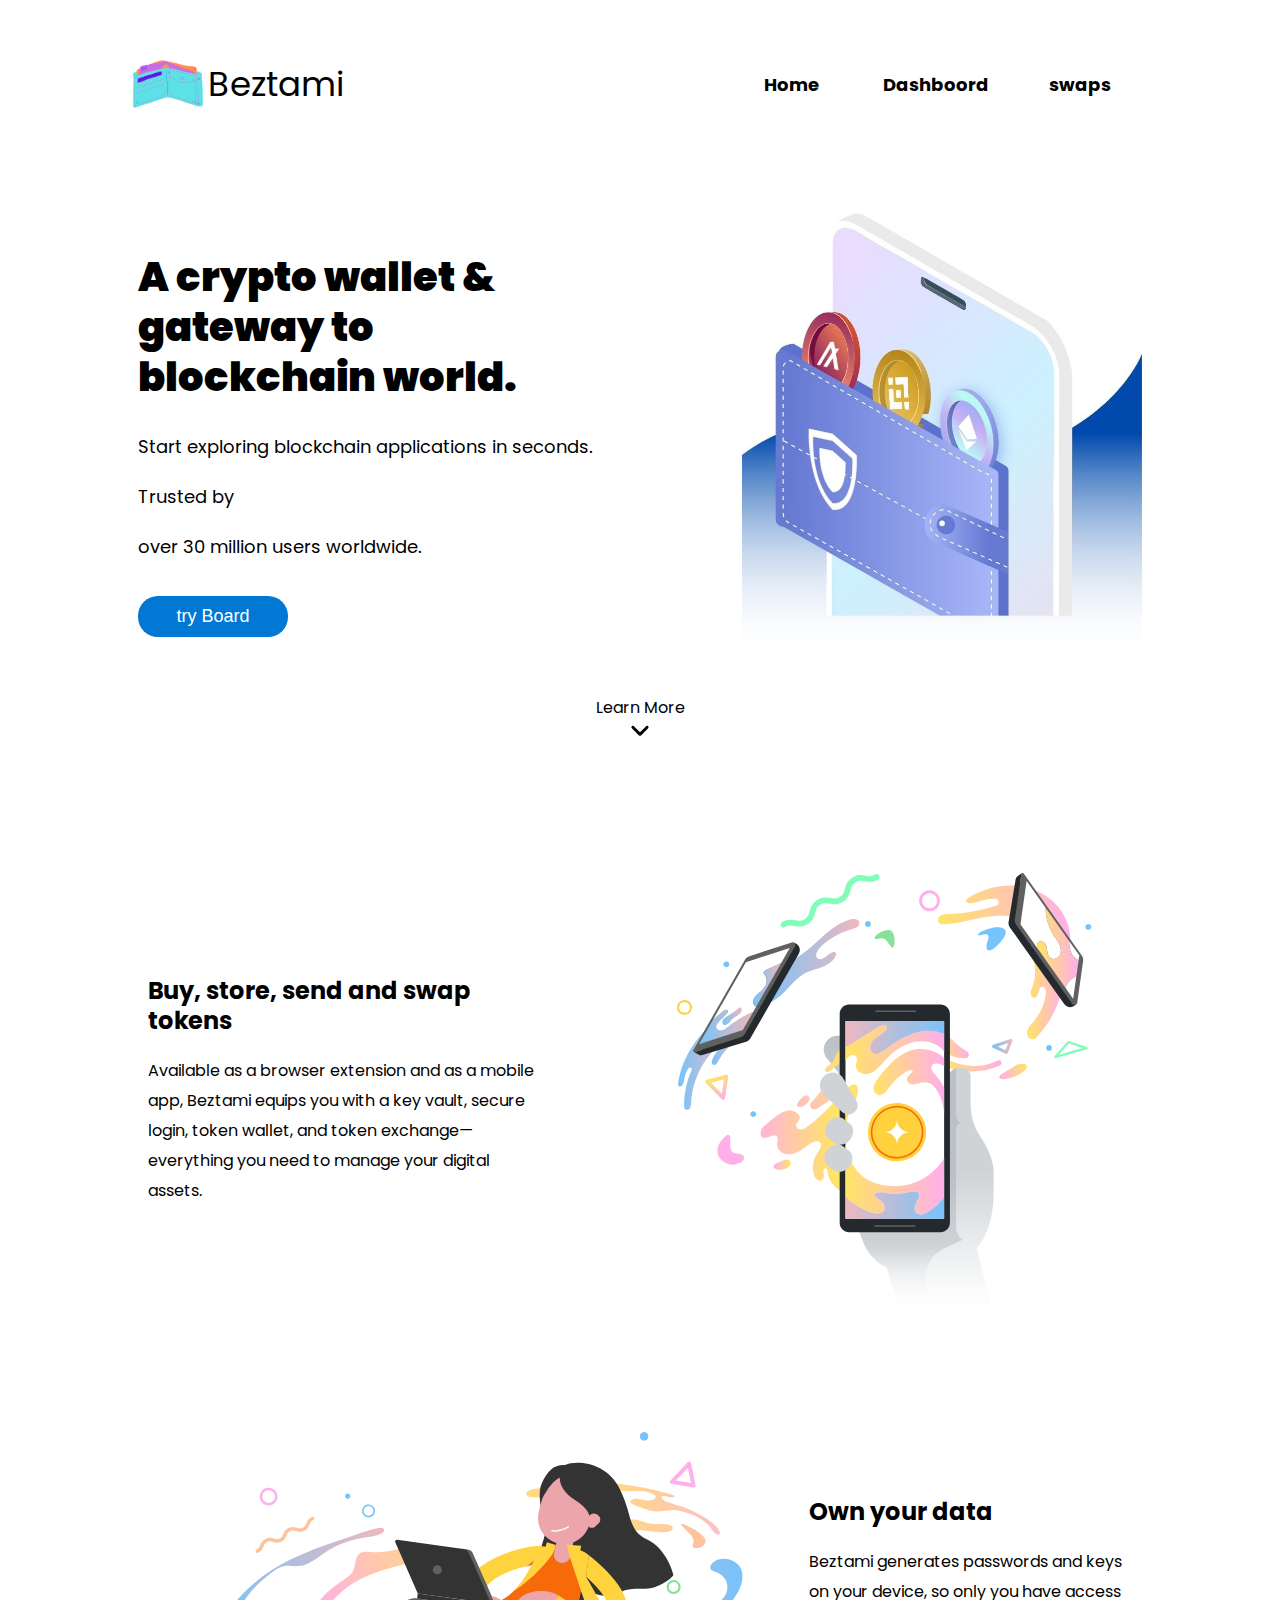
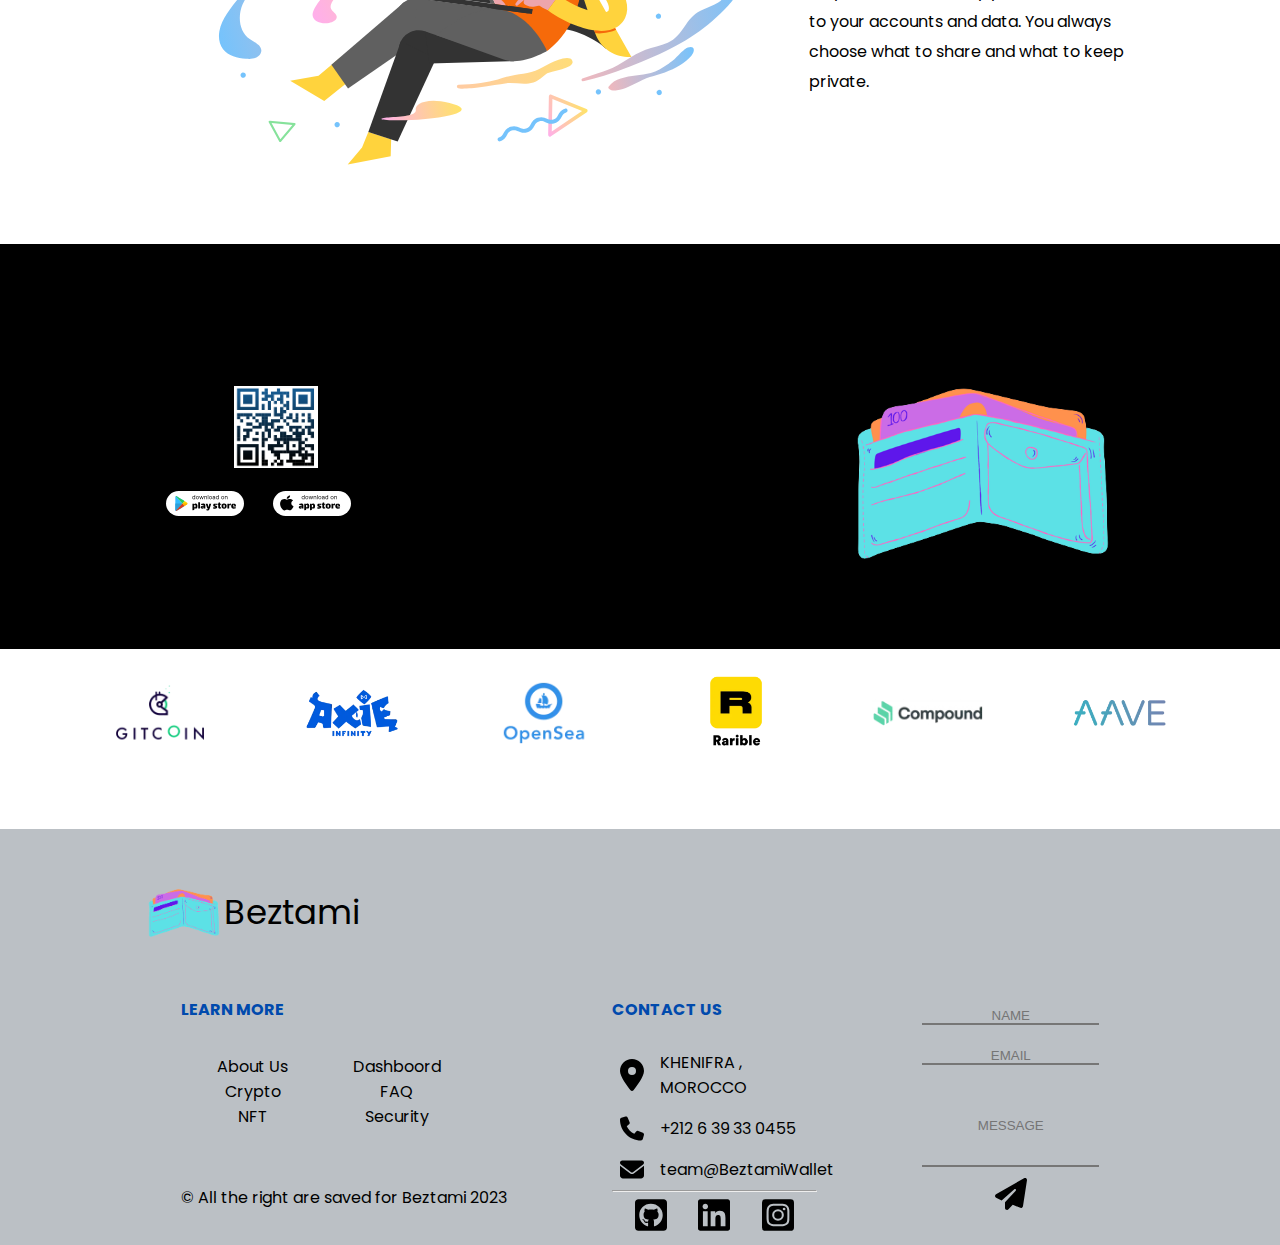
==== index.html @ efc58e21 "finishing page Dashboord by adding a deposit button next to the credit card" ====
<!DOCTYPE html>
<html lang="en">

<head>
    <meta charset="UTF-8">
    <meta name="viewport" content="width=device-width, initial-scale=1.0">
    <title>BEZTAMI</title>
    <link rel="stylesheet" href="style.css">
</head>

<body>
    <header>
        <a href="#"><img src="assest/logos/logo-wallet.png" alt=""> Beztami</a>
        <nav>
            <ul>
                <li><a href="index.html">Home</a></li>
                <li><a href="Dashboord.html">Dashboord</a></li>
                <li><a href="#">swaps</a></li>
            </ul>
        </nav>
    </header>
    <section class="welcome_hero">
        <div class="container">
            <img src="assest/images/Design sans titre.jpg" alt="online-wallet_pic">
            <div class="container_text">
                <h1>A crypto wallet & <br> gateway to <br> blockchain world.</h1>
                <p>Start exploring blockchain applications in seconds. Trusted by <br> over 30 million users worldwide.
                </p>
                <a href="#"><button>try Board</button></a>
            </div>
        </div>
        <div class="learn_more">
            <p>Learn More</p>
            <img src="assest/icons/angle-down-solid.svg" alt="angle-down-solid">
        </div>
    </section>

    <section class="more">
        <div class="container_more">
            <div class="container_more_1">
                <img src="assest/images/wallet-illo.svg" alt="wallet-illo">
                <div class="container_more_1_text">
                    <h2>Buy, store, send and swap tokens</h2>
                    <p>Available as a browser extension and as a mobile app, Beztami equips you with a key vault, secure
                        login, token wallet, and token exchange—everything you need to manage your digital assets.</p>
                </div>
            </div>
            <div class="container_more_2">
                <img src="assest/images/Browse-illo.svg" alt="Browse-illo">
                <div class="container_more_2_text">
                    <h2>Own your data</h2>
                    <p>Beztami generates passwords and keys on your device, so only you have access to your accounts and
                        data. You always choose what to share and what to keep private.</p>
                </div>
            </div>
        </div>
    </section>

    <section class="App">
        <div class="container_App">
            <img src="assest/logos/logo-wallet.png" alt="logo-wallet">
            <div class="container_App_small">
                <div class="QR">
                    <img src="assest/images/QR_Beztami.png" alt="QR">
                </div>
                <div class="install_button">
                    <a href="#"><img src="assest/icons/get-on-playstore.svg" alt="GET_IT_ON_play_store"></a>
                    <a href="#"><img src="assest/icons/get-on-appstore.svg" alt="GET_IT_ON_app_store"></a>
                </div>
            </div>
        </div>
    </section>

    <section class="partners">
        <div class="container_partners">
            <img src="assest/logos/dapp-gitcoin.jpg" alt="partner_logo">
            <img src="assest/logos/dapp-axieinfinity.jpg" alt="partner_logo">
            <img src="assest/logos/dapp-opensea.jpg" alt="partner_logo">
            <img src="assest/logos/dapp-rarible.jpg" alt="partner_logo">
            <img src="assest/logos/dapp-compound.jpg" alt="partner_logo">
            <img src="assest/logos/dapp-aave.jpg" alt="partner_logo">
        </div>
    </section>

    <footer>
        <div class="heading_footer">
            <a href="index.html"><img src="assest/logos/logo-wallet.png" alt=""> Beztami</a>
        </div>
        <div class="footer_content">

            <div class="content_learn_more">
                <h4>LEARN MORE</h4>
                <div class="content_learn_more_list">
                    <ul>
                        <div class="list1">
                            <li><a href="#">About Us</a></li>
                            <li><a href="#">Crypto</a></li>
                            <li><a href="#">NFT</a></li>
                        </div>
                        <div class="list2">
                            <li><a href="#">Dashboord</a></li>
                            <li><a href="#">FAQ</a></li>
                            <li><a href="#">Security</a></li>
                        </div>
                    </ul>
                    <div class="copyright">
                        <p>© All the right are saved for Beztami 2023</p>
                    </div>
                </div>
            </div>

            <div class="content_informations">
                <h4>CONTACT US</h4>
                <div class="content_informations_links">
                    <div class="link">
                        <img src="assest/icons/location-dot-solid.svg" alt="location_icon">
                        <p>KHENIFRA , MOROCCO</p>
                    </div>
                    <div class="link">
                        <img src="assest/icons/phone-solid.svg" alt="phone_icon">
                        <a href="tel : 0639330455">+212 6 39 33 0455</a>
                    </div>
                    <div class="link">
                        <img src="assest/icons/envelope-solid.svg" alt="mail_icon">
                        <a href="mailto : team@BeztamiWallet">team@BeztamiWallet</a>
                    </div>
                    <hr>
                </div>
                <div class="sociale">
                    <a href="#"><img src="assest/logos/square-github.svg" alt="github"></a>
                    <a href="#"><img src="assest/logos/linkedin.svg" alt="linkden"></a>
                    <a href="#"><img src="assest/logos/square-instagram.svg" alt="instagram"></a>
                </div>
            </div>


            <div class="contact_form">
                <form>
                    <input type="text" placeholder="NAME">
                    <input type="email" placeholder="EMAIL">
                    <input class="message" type="text" placeholder="MESSAGE">
                    <button type="submit"><img src="assest/icons/paper-plane-solid.svg" alt="send_icon"></button>
                </form>
            </div>
        </div>
    </footer>
</body>

</html>
---- style.css ----
@import url('https://fonts.googleapis.com/css2?family=Poppins:wght@100;300;500;700;900&family=Roboto+Slab:wght@100;300;400&display=swap');

*{
    padding: 0;
    margin: 0;
    box-sizing: border-box;
    text-decoration: none;
}
body{
    font-family:"poppins", sans-serif;
}
/* ----- navbar ----- */
header {
    width: 80%;
    color: #000;
    display: flex;
    justify-content: space-between;
    align-items: center;
    margin: 0 10% ;
}
header a {
    color: #000000;
    font-size: 34px; 
    display: flex;
    align-items: center;
    padding: 20px 0;
}
header img {
    max-width: 80px;
    padding-bottom: 15px;
}

nav ul {
    list-style: none;
    display: flex;
}
ul li{
    width: 9rem;
    display: flex;
    justify-content:space-evenly ;
}

nav a {
    color: #000;
    font-weight: bold;
    font-size: 18px;
}
/* ----- welcome hero ----- */
.welcome_hero{
    display: flex;
    flex-direction: column;
    width: 80%;
    padding: 0 10px;
    margin: 2% 10%;
}
.container{
    width: 100%;
    display: flex;
    flex-direction: row-reverse;
    justify-content: space-between;
    align-items: center;
    line-height: 50px;
}
.container img{
    position: relative;
    bottom: 50px;
    width: 25em;
    height: auto;
    bottom: 70px;
}
.container_text{
    width: 50%;
    height: 50vh;
    display: flex;
    flex-direction: column;
}
.container_text h1 {
    font-size: 40px;
    font-weight: 900;
    margin-bottom: 20px;
}

.container_text p {
    font-size: clamp(10px , 4.5vw,18px) ;
    margin-bottom: 20px;
}

.container_text button {
    background-color: #0078d4;
    color: #fff;
    width: 150px;
    border: none;
    border-radius: 20px;
    padding: 10px 20px;
    font-size: 18px;
    cursor: pointer;
    transition: background-color 0.3s;
}

.container_text button:hover {
    background-color: #de40a6;
    color: #000;
}
.learn_more{
    position: relative;
    bottom: 4rem;
    display: flex;
    flex-direction: column;
    align-items: center;
    justify-content: center;
}
.learn_more img{
    width: 20px;
}
/* ----- more ----- */
.more{
    width: 80%;
    margin: 0 10%
}
.container_more{
    display: flex;
    flex-direction: column;
}
.container_more_1{
    display: flex;
    flex-direction: row-reverse;
    justify-content: space-between;
    align-items: center;
    padding: 0 20px;
}
.container_more_1_text{
    width: 40%;
    line-height: 30px;
}
.container_more_1_text h2{
    margin-bottom: 20px;
}
.container_more_1 img{
    position: relative;
    align-items: center;
    padding: 40px;
}
.container_more_2{
    display: flex;
    justify-content: space-between;
    align-items: center;
    padding: 0 20px;
}
.container_more_2_text{
    width: 40%;
    line-height: 30px;
}
.container_more_2_text h2{
    margin-bottom: 20px;

}
.container_more_2 img{
    position: relative;
    padding: 40px;
}
/* ----- downlaod app ----- */
.App{
    width: 100%;
    height: 45vh;
    background-color: #000;
    padding: 0 12%;
}
.container_App{
    position: relative;
    width: 100%;
    height: 100%;
    display: flex;
    flex-direction: row-reverse;
}
.container_App_small{
    width: 100%;
    height: 100%;
    display: flex;
    flex-direction: column;
    justify-content: center;
    
}
.container_App_small .QR{
    width: 100%;
    padding: 1rem 5rem;
}
.container_App_small .QR img{
    width: 16%;
}
.container_App_small .install_button{
   width: 60%;
}
 .install_button img{
    width: 25%;
    padding: 0 0.8rem;
}
/* -----partners----- */
.partners{
    width: 100%;
    height: 20vh;
    /* padding: 0 10%; */
}
.container_partners{
    width: 100%;
    display: flex;
    justify-content: center;
}
.container_partners img{
    width: 15%;
    padding: 0 2rem;
}
/* ----- Footer ----- */
footer{
    background-color: #BBC0C5;
    padding: 0 10%;
}
footer .heading_footer{
    display: flex;
    padding: 0 1rem;
}
.heading_footer a{
    color: #000000;
    font-size: 34px; 
    display: flex;
    align-items: center;
    padding: 20px 0;
}
.heading_footer img{
    max-width: 80px;
    padding-bottom: 15px;
}
.footer_content{
    width: 100%;
    display: flex;
    justify-content: space-around;
}
.footer_content h4{
    color: #004AAD;
    margin-bottom: 20px;
}
.content_informaations hr {
    color: #000000;
}

.content_learn_more a{
    color: #000;
}

.content_learn_more_list{
    margin-top: 2rem;
}
.content_learn_more_list ul{
    display: flex;
}
.copyright {
    margin-top: 3.5rem;
}
.content_informations{
    display: flex;
    flex-direction: column;
    width: 20%;
}
.content_informations .link{
    display: flex;
    gap: 1em;
    padding: 0.5rem;
}
.link a{
    color: #000;
}
.content_informations_links img{
    width: 1.5rem;
}
.sociale{
    display: flex;
    justify-content: space-evenly;
}
.sociale img{
    width: 3em;
    padding: 0.3rem 0.5rem;
}
.contact_form form{
    display: flex;
    flex-direction: column;
    align-items: center;
}
.contact_form input{
    background: transparent;
    text-align: center;
    border-top: none;
    border-left: none;
    border-right: none;
    margin: 0.7rem 0;
}
.contact_form input:focus{
    outline: none !important;
}

.contact_form .message{
    height: 5rem;
}
.contact_form button{
    background: none;
    border: none;
    cursor: pointer;
}
.contact_form img{
    width: 2rem;
}

/* -------------------------------------------------
                         Dashboord
----------------------------------------------------*/

.card_Beztami {
    display: flex;
    justify-content: center;
    margin-top: 20px;
}

.card {
    width: 25rem;
    height: 15rem;
    background: url(assest/images/hands-digital-universe-background_53876-97068.jpg);
    background-size: cover;
    color: #ffffffde;
    border-radius: 10px;
    padding: 20px;
    box-shadow: 0 0 10px rgb(190, 12, 131);
    text-align: center;
}

.card-front {
    display: flex;
    flex-direction: column;
}

.card-company {
    display: flex;
    justify-content: end;
    font-size: 18px;
}
.card-company img{
    position: relative;
    width: 2em;
    bottom: 1em;
}

.balance {
    display: flex;
    flex-direction: column;
    justify-content: space-between;
    font-size: 20px;
    margin-bottom: 10px;
}

.balance p{
    display: flex;
}

.balance img{
    position: relative;
    top: 1em;
    width: 3em;
    border-radius: 20px;
}
.sim{
    display: flex;
    justify-content: flex-end;
}
.card-number {
    font-size: 14px;
    margin-top: 2em;
}
.deposit{
    display: flex;
    align-items: center;
    margin: 4em;
}
.deposit button{
    font-weight: 600;
    font-family:'roboto',sans-serif;
    color: #052d47;
    border: none;
    background-color: rgba(194, 52, 184, 0.557);
    box-shadow: 0 0 10px rgb(0, 153, 248);
    width: 5em;
    height: 3em;
    border-radius: 15px;
    cursor: pointer;
}

.deposit button:hover{

    background-color: rgb(0, 153, 248);
    box-shadow: 0 0 10px rgba(255, 0, 238, 0.877);
    transition: 0.3s;
}

.swaps-container {
    max-width: 80%;
    margin: 20px auto;
    padding: 20px;
    border-radius: 10px;
}

.swaps-container {
    margin-top: 20px;
}

.currency-list ul {
    list-style: none;
}

.currency-list li {
    width: 100%;
    display: flex;
    align-items: center;
    justify-content: space-between;
    margin-bottom: 10px;
    padding: 10px;
    background-color: #daa294a9;
    border-radius: 20px;
}

.currency-list img {
    width: 2rem;
    height: 2rem;
    margin-right: 10px;
}

.currency-list span {
    font-size: 16px;
}



/* -------------------------------------------------
                         swaps
----------------------------------------------------*/











/* label {
    display: block;
    margin: 10px 0;
}

select, input {
    width: 100%;
    padding: 10px;
    margin: 5px 0;
    border: 1px solid #ccc;
    border-radius: 5px;
} */



#confirm-swap {
    background-color: #0078d4;
    color: #fff;
    padding: 10px 20px;
    border: none;
    cursor: pointer;
}



.transaction-history {
    margin-top: 20px;
}

.transaction-history ul {
    list-style: none;
}

.transaction-history li {
    margin: 5px 0;
}



/* Add these styles to your existing CSS file */








/* Add additional styling as needed */
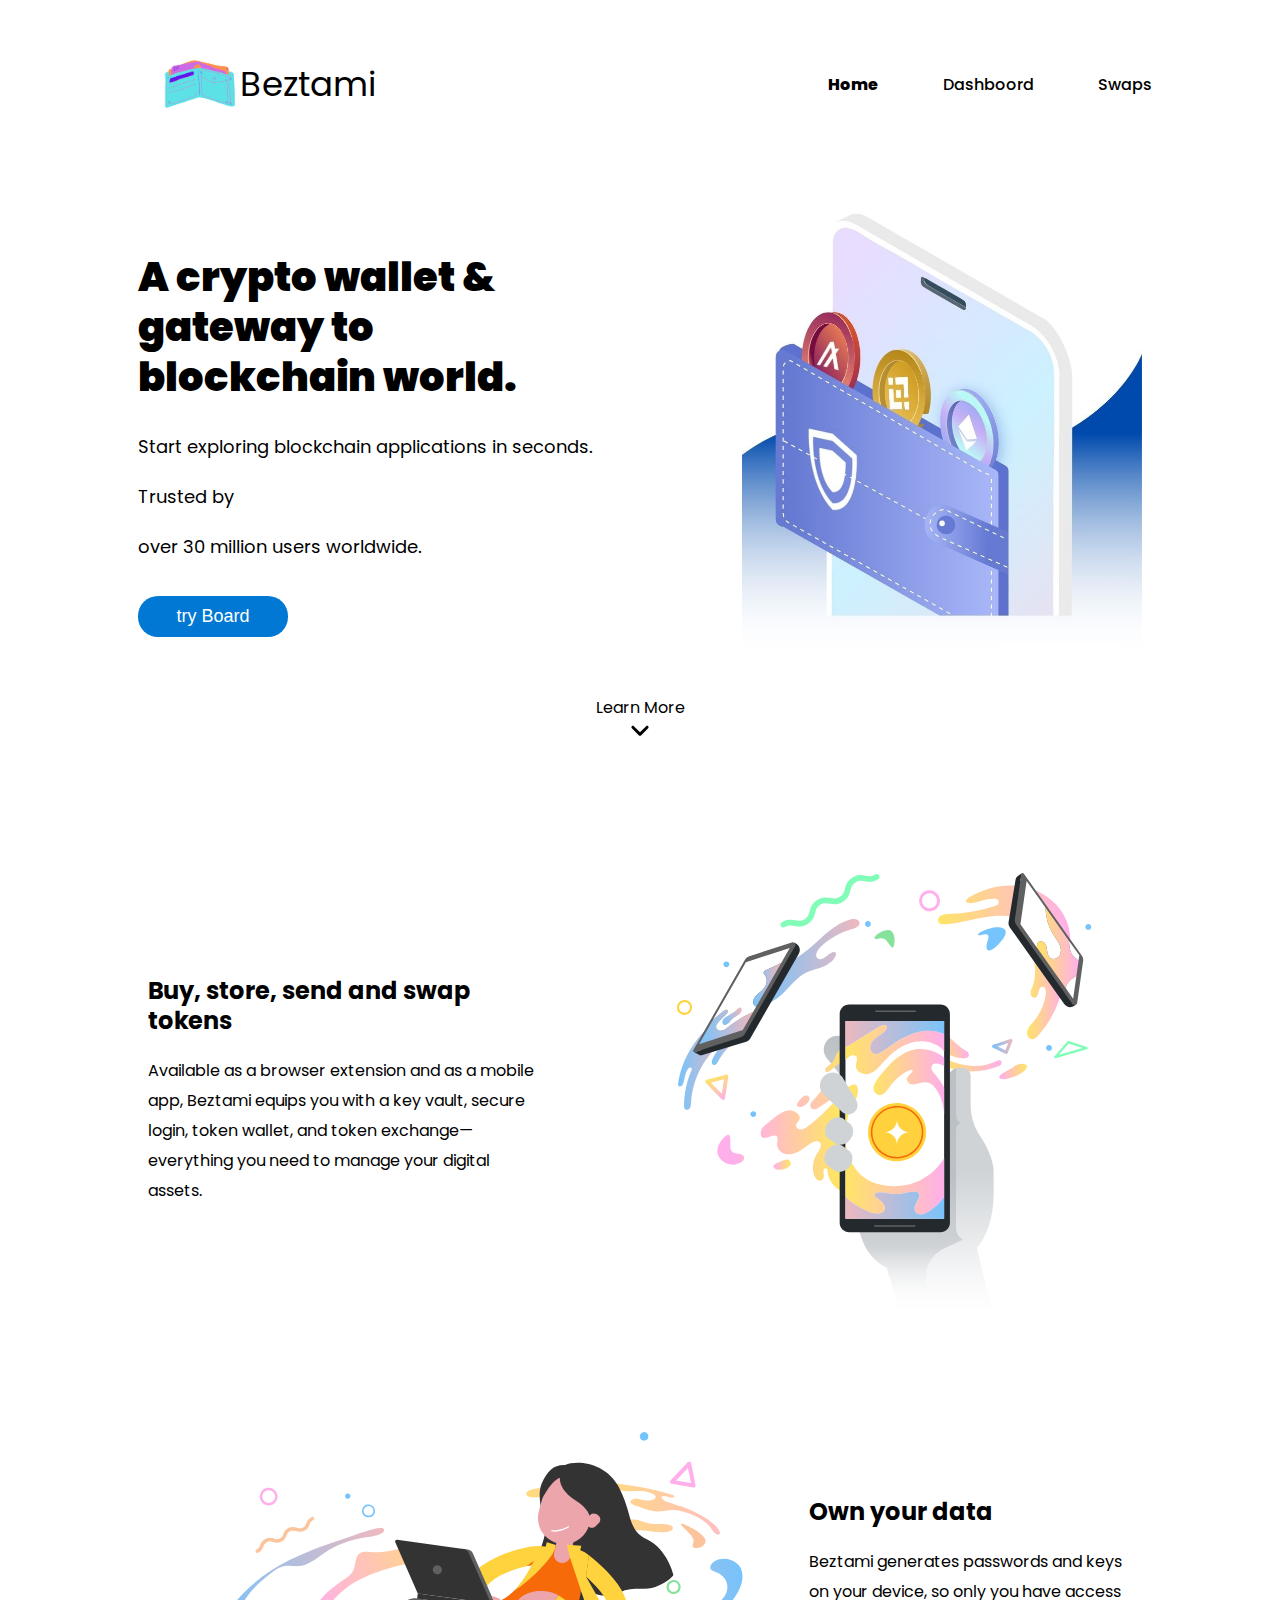
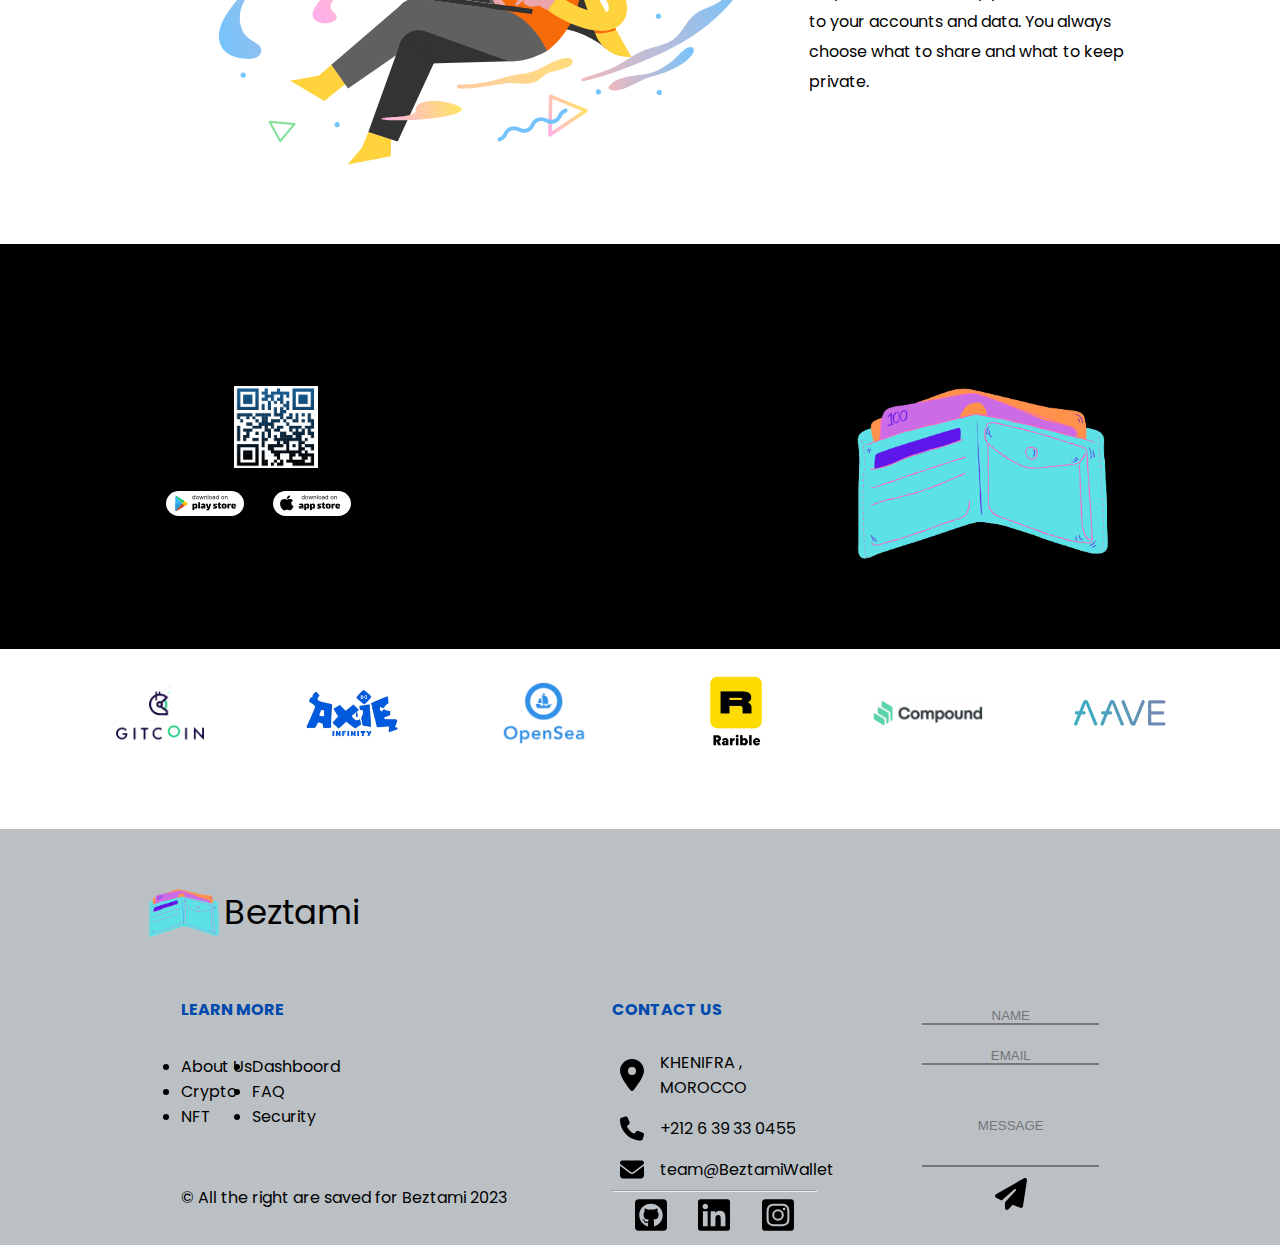
==== commit 7b3827ec: "finish the burger menu" ====
--- a/index.html
+++ b/index.html
@@ -10,13 +10,16 @@
 
 <body>
     <header>
-        <a href="#"><img src="assest/logos/logo-wallet.png" alt=""> Beztami</a>
-        <nav>
-            <ul>
-                <li><a href="index.html">Home</a></li>
-                <li><a href="Dashboord.html">Dashboord</a></li>
-                <li><a href="#">swaps</a></li>
-            </ul>
+        <nav class="navbar">
+            <a href="index.html" class="logo"><img src="assest/logos/logo-wallet.png" alt="logo_Beztami">Beztami</a>
+            <div class="nav_links">
+                <ul>
+                    <li><a href="index.html" class="active">Home</a></li>
+                    <li><a href="Dashboord.html">Dashboord</a></li>
+                    <li><a href="swaps.html">Swaps</a></li>
+                </ul>
+            </div>
+            <img src="assest/icons/bars-solid.svg" alt="burger_menu" class="burger_menu">
         </nav>
     </header>
     <section class="welcome_hero">
@@ -98,8 +101,8 @@
                             <li><a href="#">NFT</a></li>
                         </div>
                         <div class="list2">
-                            <li><a href="#">Dashboord</a></li>
-                            <li><a href="#">FAQ</a></li>
+                            <li><a href="Dashboord.html">Dashboord</a></li>
+                            <li><a href="FAQ.html">FAQ</a></li>
                             <li><a href="#">Security</a></li>
                         </div>
                     </ul>
@@ -135,15 +138,15 @@
 
 
             <div class="contact_form">
-                <form>
-                    <input type="text" placeholder="NAME">
-                    <input type="email" placeholder="EMAIL">
-                    <input class="message" type="text" placeholder="MESSAGE">
-                    <button type="submit"><img src="assest/icons/paper-plane-solid.svg" alt="send_icon"></button>
+                <form id="form">
+                    <input id="name" type="text" placeholder="NAME">
+                    <input id="email" type="email" placeholder="EMAIL">
+                    <input id="message" class="message" type="text" placeholder="MESSAGE">
+                    <button type="button" onclick="onSubmit()"><img src="assest/icons/paper-plane-solid.svg" alt="send_icon"></button>
                 </form>
             </div>
         </div>
     </footer>
+    <script src="./script.js"></script>
 </body>
-
 </html>--- a/style.css
+++ b/style.css
@@ -12,8 +12,125 @@
     font-family:"poppins", sans-serif;
 }
 /* ----- navbar ----- */
-header {
+
+ header {
     width: 80%;
+    color: #000;
+    display: flex;
+    justify-content: space-between;
+    align-items: center;
+    margin: 0 10rem ;
+}
+nav{
+    display: flex;
+    justify-content: space-between;
+}
+.navbar{
+    width: 100%;
+    position: relative;
+    align-items: center;
+    display: flex;
+    justify-content: space-between;
+    z-index: 3;
+}
+.nav_links  a{
+    font-weight: 500;
+    font-size: 1,5rem;
+    color: #000;
+}
+.nav_links  a.active{
+    font-weight: 800;
+}
+header img {
+    width: 5rem;
+    padding-bottom: 15px;
+}
+.navbar .logo {
+    color: #000000;
+    font-size: 34px; 
+    display: flex;
+    align-items: center;
+    padding: 20px 0;
+}
+.nav_links{
+    display:flex;
+}
+.nav_links ul{
+    list-style: none;
+    display: flex;
+}
+.nav_links ul li {
+    margin: 0 2rem;
+}
+.navbar .burger_menu{
+    position: absolute;
+    right: 0;
+    top: 2rem;
+    width: 2.5rem;
+    display: none;
+}
+
+@media screen and (max-width: 768px){
+    
+    header{
+        width: 100%;
+        margin: 0;
+    }
+    .navbar .burger_menu {
+        /* position: relative; */
+        display: block;
+    }
+    .navbar .nav_links{
+        position: absolute;
+        top: 0;
+        left: 0;
+        width: 100%;
+        height: 100vh;
+        background-color: #7bedc92b;
+        backdrop-filter: blur(7px);
+        justify-content: center;
+        align-items: center;
+        margin-left: -100%;
+        transition: all 0.4s ease;
+    }
+    .nav_links.mobile_menu{
+        margin-left: 0;
+    }
+    .navbar .nav_links ul{
+        display: flex;
+        flex-direction: column;
+    }
+    .nav_links ul li {
+        margin: 2rem 0;
+        font-size: 1.5em;
+    }
+
+    .navbar .logo{
+        position:absolute;
+        top: -1.9rem;
+        left: .5rem;
+    }
+
+    
+}
+
+
+
+
+
+
+
+
+
+
+
+
+
+
+
+/* header {
+    width: 80%;
+    height: 10%;
     color: #000;
     display: flex;
     justify-content: space-between;
@@ -28,13 +145,23 @@
     padding: 20px 0;
 }
 header img {
-    max-width: 80px;
+    width: 5rem;
     padding-bottom: 15px;
 }
-
+.navbar{
+    display: flex;
+    justify-content: space-between;
+    width: 100%;
+    z-index: 3;
+}
 nav ul {
     list-style: none;
     display: flex;
+    align-items: center;
+    
+}
+.burger_menu{
+    display: block;
 }
 ul li{
     width: 9rem;
@@ -46,7 +173,7 @@
     color: #000;
     font-weight: bold;
     font-size: 18px;
-}
+} */
 /* ----- welcome hero ----- */
 .welcome_hero{
     display: flex;
@@ -399,14 +526,14 @@
     transition: 0.3s;
 }
 
-.swaps-container {
+.currency-container {
     max-width: 80%;
     margin: 20px auto;
     padding: 20px;
     border-radius: 10px;
 }
 
-.swaps-container {
+.currency-container {
     margin-top: 20px;
 }
 
@@ -441,66 +568,195 @@
                          swaps
 ----------------------------------------------------*/
 
-
-
-
-
-
-
-
-
-
-
-/* label {
-    display: block;
-    margin: 10px 0;
-}
-
-select, input {
-    width: 100%;
-    padding: 10px;
-    margin: 5px 0;
-    border: 1px solid #ccc;
-    border-radius: 5px;
-} */
-
-
-
-#confirm-swap {
-    background-color: #0078d4;
+.background_container{
+    position: absolute;
+    width: 80%;
+    height: 95.5vh;
+    margin: 0 12%;
+    z-index: -1;
+}
+.background_container img{
+    width: 100%;
+    height: 100%;
+    border-radius: 10px;
+    size: cover;
+}
+.swaps_container{
+    text-shadow: 1px 1px 1px rgba(0, 0, 0, 0.482);
+    background-color: rgba(255, 255, 255, 0.575);
+    box-shadow: 0 0 20px rgb(91, 0, 95);
+    padding: 20px 5em;
+    display: flex;
+    flex-direction: column;
+    width: 80%;
+    border-radius: 10px;
+    margin: 5em 12%;
+}
+
+.pair_selection{
+    padding: 1em 0;
+    display: flex;
+    justify-content: space-between;
+}
+.pair_selection select{
+    border: none;
+    background-color: #e3afd69c;
+    border-radius: 10px;
+    box-shadow:0 0 5px rgb(0, 153, 248);
+}
+.pair_selection select:hover{
+    border-radius: 10px;
+    border: none;
     color: #fff;
-    padding: 10px 20px;
+    background-color: #000;
+    box-shadow: 0 0 10px rgb(190, 12, 131);
+    transition: 0.4s;
+}
+
+.exchange_interface{
+    display: flex;
+    flex-direction: column;
+    margin:0 .5em;
+    padding: 1em 0;
+}
+.swap_amount_choose{
+    width: 60%;
+    display: flex;
+    justify-content: space-between;
+    padding-bottom: 1em;
+}
+.swap_amount_choose input{
     border: none;
+    background-color: #e3afd69c;
+    border-radius: 10px;
+    box-shadow:0 0 5px rgb(0, 153, 248);
+    text-align: center;
+}
+.swap_amount_choose input:hover{
+    border-radius: 10px;
+    border: none;
+    color: #fff;
+    background-color: #000;
+    box-shadow: 0 0 10px rgb(190, 12, 131);
+    transition: 0.4s;
+}
+.swap_amount_choose input:focus{
+    outline: none !important;
+}
+.swap_amount_choose input::placeholder{
+    color: #000;
+}
+.swap_amount_choose input::placeholder:hover{
+    color: #fff;
+}
+
+.transaction_summary{
+    line-height: 2.4em;
+}
+
+.confirmation button{
+    font-weight: 600;
+    font-family:'roboto',sans-serif;
+    color: #052d47;
+    border: none;
+    background-color: #e3afd69c;
+    box-shadow: 0 0 10px rgb(0, 153, 248);
+    width: 8em;
+    height: 3em;
+    border-radius: 15px;
     cursor: pointer;
 }
-
-
-
-.transaction-history {
-    margin-top: 20px;
-}
-
-.transaction-history ul {
-    list-style: none;
-}
-
-.transaction-history li {
-    margin: 5px 0;
-}
-
-
-
-/* Add these styles to your existing CSS file */
-
-
-
-
-
-
-
-
-/* Add additional styling as needed */
-
-
-
-
+.confirmation button:hover{
+    color: #fff;
+    background-color: rgb(0, 0, 0);
+    box-shadow: 0 0 10px rgba(255, 0, 238, 0.877);
+    transition: 0.3s;
+}
+
+.transaction_history{
+    display: flex;
+    flex-direction: column;
+    line-height: 2.4em;
+}
+.transaction_history ul {
+    display: flex;
+    flex-direction: column;
+}
+
+.transaction_history ul li{
+    padding: 1em ;
+    width: 12rem;
+}
+
+/* -------------------------------------------------
+                         FAQ
+----------------------------------------------------*/
+
+.faq-container{
+    width: 70%;
+    height: 100%;
+    display: flex;
+    flex-direction: column;
+    align-items: center;
+    margin: 10% 15%;
+}
+.faq-container h1{
+    font-size: 3rem;
+    margin: 2rem 0rem;
+}
+.faq-item{
+
+    margin-top: 2rem;
+    padding-bottom: 1rem;
+    border-bottom: 2px solid #000;
+    cursor: pointer;
+}
+.question{
+    display: flex;
+    justify-content: space-between;
+    align-items: center;
+}
+.question h3{
+    font-size: 1.8rem; 
+}
+.question img {
+    width: 1.5rem;
+}
+
+.answer{
+    max-height: 0;
+    overflow: hidden;
+    transition: max-height 1.3s ease;
+}
+
+.answer p{
+    padding-top: 1rem;
+    line-height: 1.6;
+    font-size: 1.4rem;
+}
+.faq-item.active .answer{
+    max-height: 18.75rem;
+
+}
+.faq-item.active img{
+    transform: rotate(180deg);
+}
+.faq-item img{
+    transition: transform .4s ease-in
+}
+
+@media (max-width: 768px){
+    .container_text h1 {
+        font-size: 20px;
+        font-weight: 900;
+        margin-bottom: 20px;
+    }
+    .container {
+        width: 100%;
+        display: flex;
+        flex-direction: column;
+        justify-content: space-between;
+        align-items: center;
+        line-height: 50px;
+    }
+}